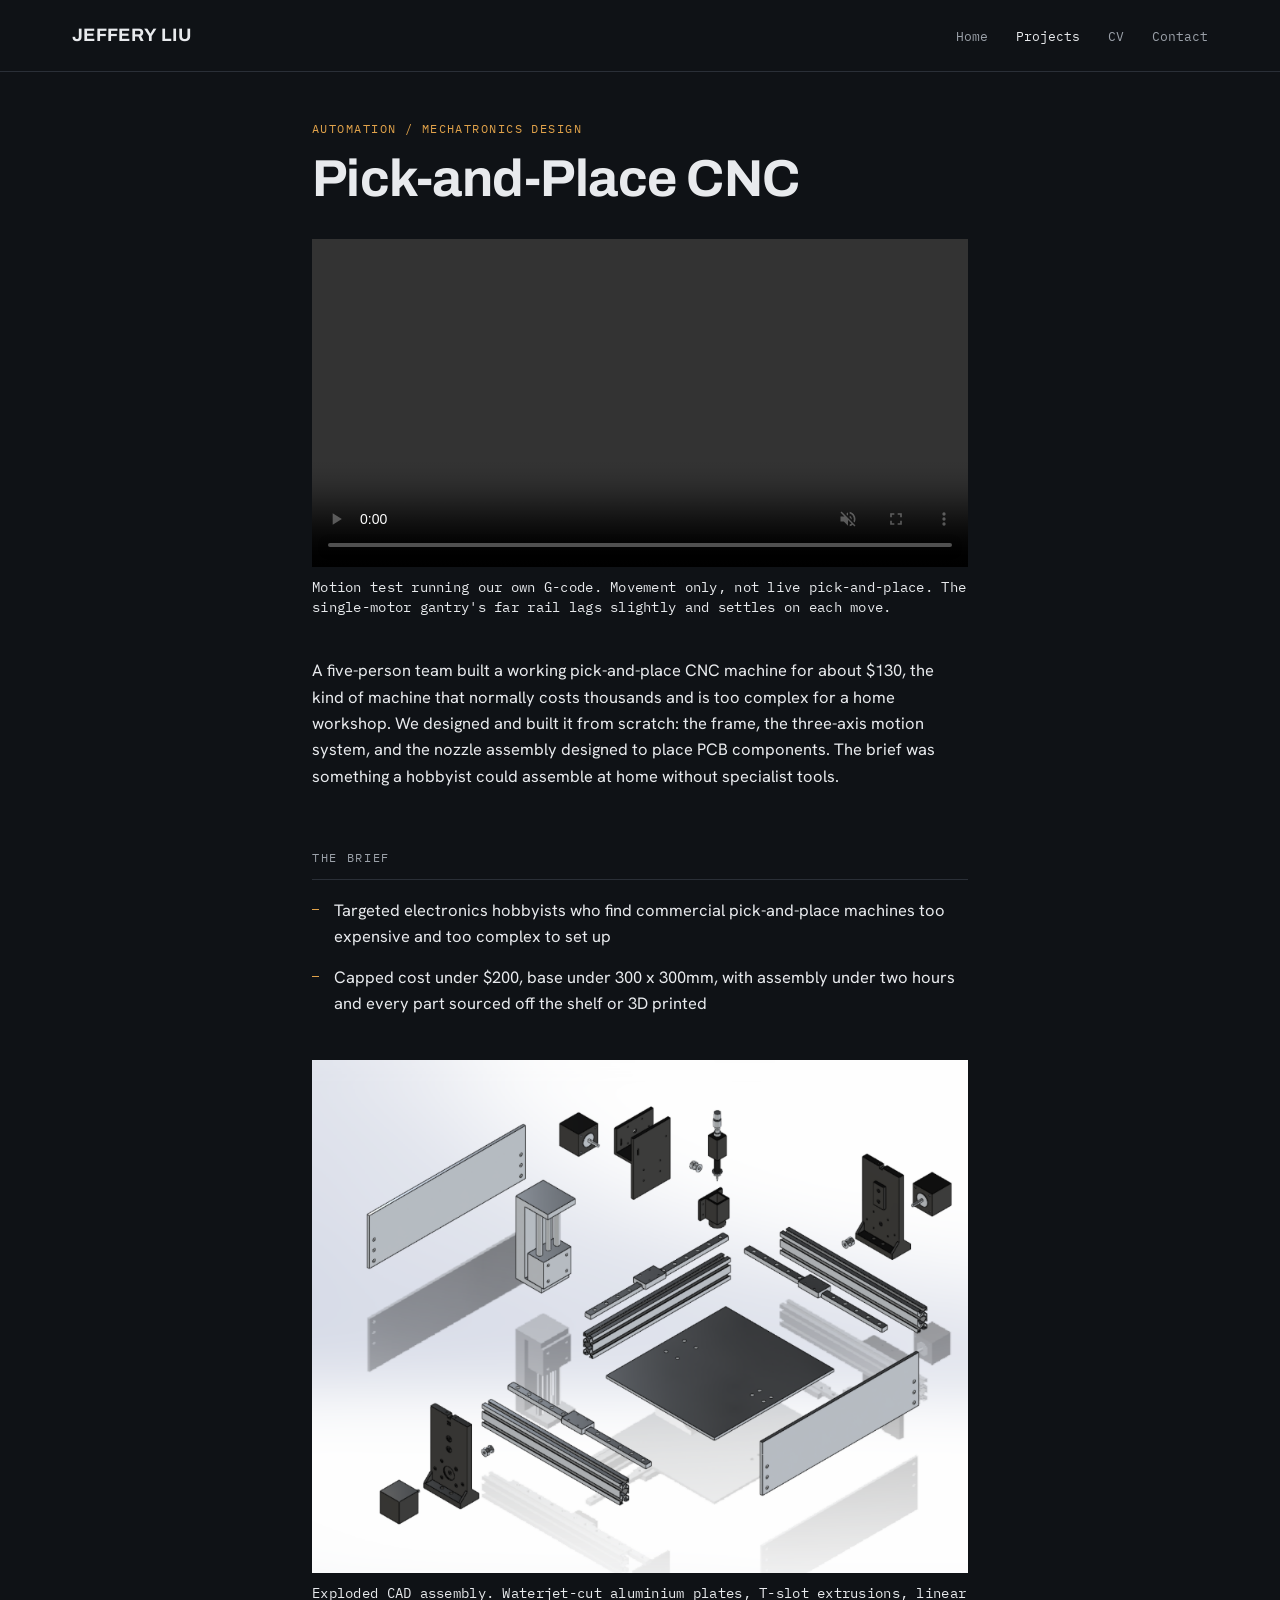
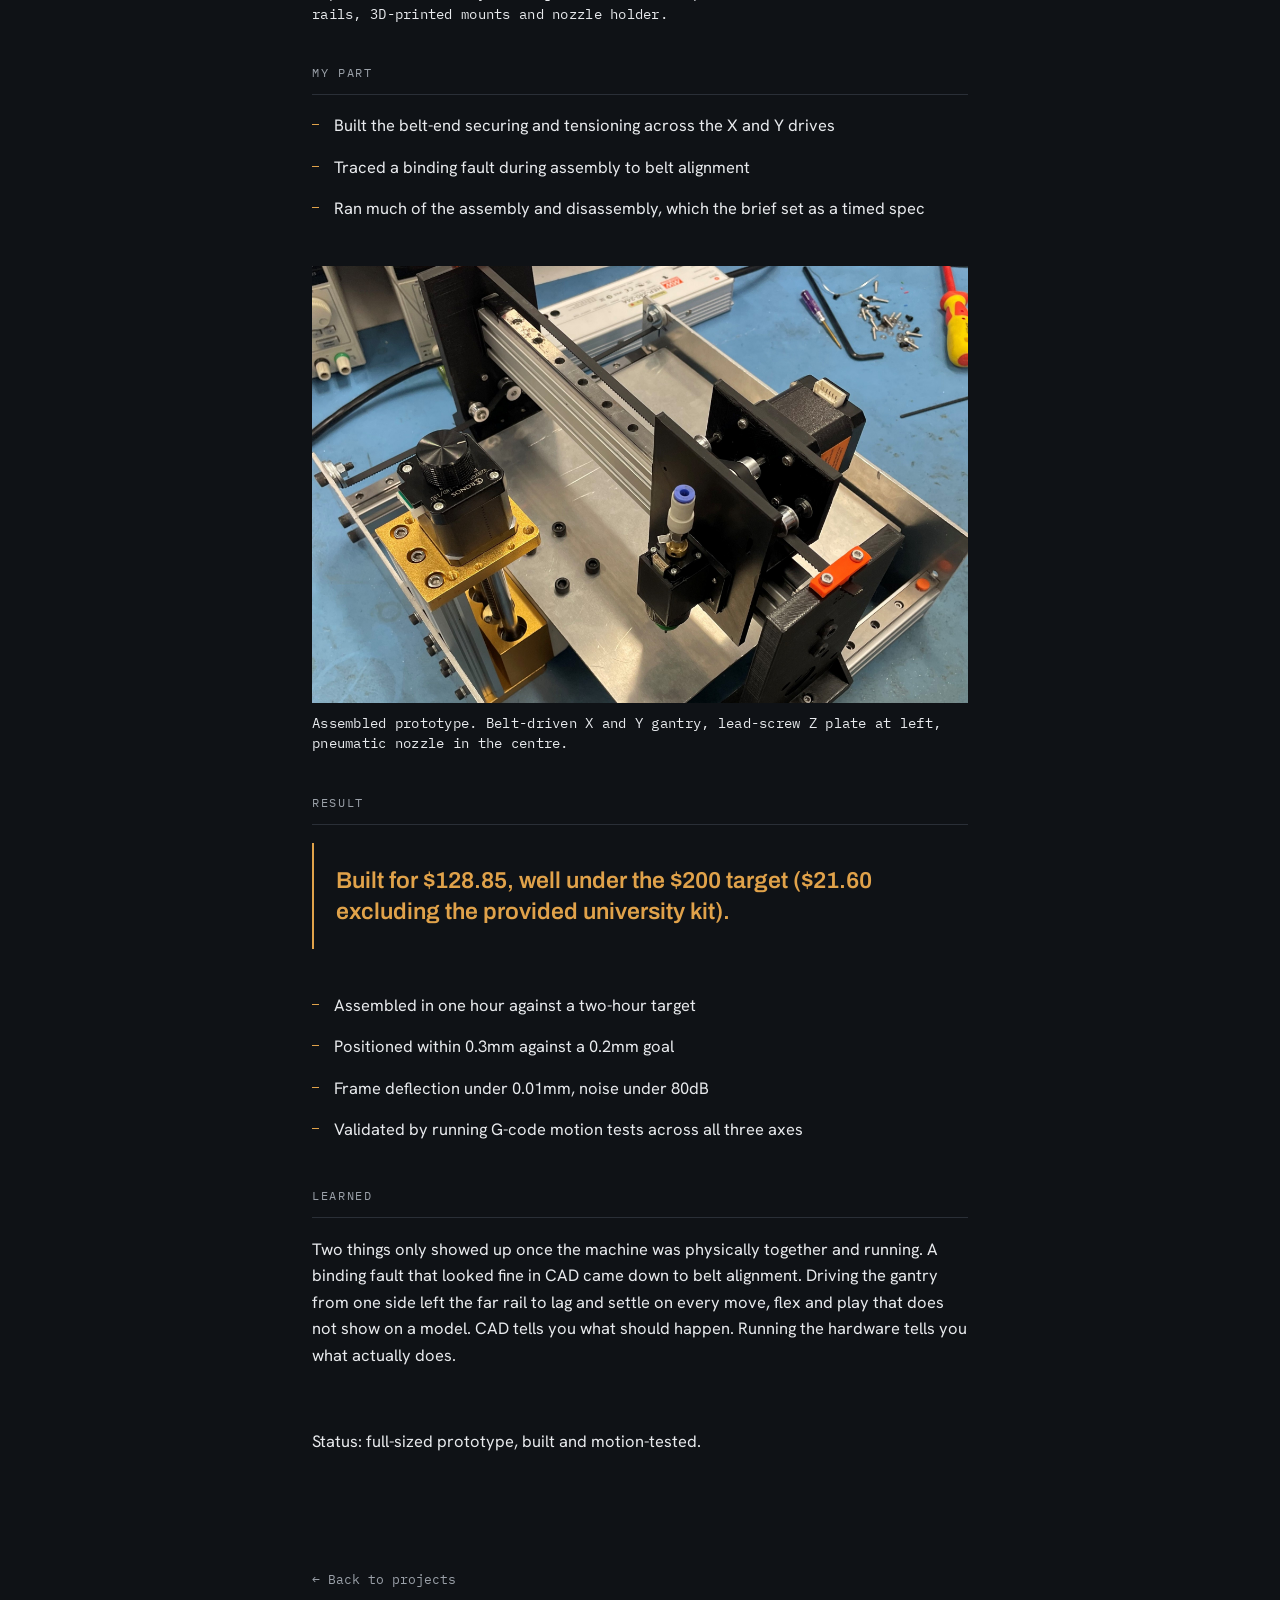
==== cnc.html @ f8f65178 "Initial commit: portfolio site Home, projects grid, five project detail pages, CV and contact. Share" ====
<!DOCTYPE html>
<html lang="en-NZ">
<head>
  <meta charset="UTF-8">
  <meta name="viewport" content="width=device-width, initial-scale=1.0">
  <!-- NOINDEX: keeps the site out of search engines. Delete the next line when ready to be indexed. -->
  <meta name="robots" content="noindex">
  <title>Jeffery Liu | Pick-and-Place CNC</title>

  <link rel="preconnect" href="https://fonts.googleapis.com">
  <link rel="preconnect" href="https://fonts.gstatic.com" crossorigin>
  <link href="https://fonts.googleapis.com/css2?family=Archivo:wght@500;600;700&family=Hanken+Grotesk:wght@400;500&family=IBM+Plex+Mono:wght@400;500&display=swap" rel="stylesheet">

  <style>
    /* ---------- Colour system (from the design note) ---------- */
    :root {
      --bg:        #0F1216;
      --panel:     #171B21;
      --hairline:  #2A2F37;
      --text:      #E8EAED;
      --muted:     #9BA1A9;
      --navy:      #1F3864;
      --accent:    #E0A24A;
      --maxw: 1200px;
    }
    * { box-sizing: border-box; }
    html, body { margin: 0; padding: 0; }
    body {
      background: var(--bg);
      color: var(--text);
      font-family: "Hanken Grotesk", sans-serif;
      font-weight: 400;
      line-height: 1.5;
      -webkit-font-smoothing: antialiased;
    }
    a { color: inherit; text-decoration: none; }

    /* ---------- Top bar (shared on every page) ---------- */
    .topbar { border-bottom: 1px solid var(--hairline); }
    .topbar-inner {
      max-width: var(--maxw);
      margin: 0 auto;
      padding: 22px 32px;
      display: flex;
      align-items: baseline;
      justify-content: space-between;
      gap: 24px;
    }
    .wordmark {
      font-family: "Archivo", sans-serif;
      font-weight: 700;
      font-size: 18px;
      letter-spacing: 0.02em;
    }
    .nav {
      display: flex;
      gap: 28px;
      font-family: "IBM Plex Mono", monospace;
      font-size: 13px;
      color: var(--muted);
    }
    .nav a:hover { color: var(--text); }
    .nav a.active { color: var(--text); }

    /* ---------- Detail page ---------- */
    .detail {
      max-width: 720px;
      margin: 0 auto;
      padding: 48px 32px 90px;
    }

    .detail-category {
      font-family: "IBM Plex Mono", monospace;
      font-size: 12px;
      letter-spacing: 0.12em;
      text-transform: uppercase;
      color: var(--accent);
      margin: 0 0 14px;
    }
    .detail-title {
      font-family: "Archivo", sans-serif;
      font-weight: 700;
      font-size: clamp(32px, 5vw, 52px);
      line-height: 1.05;
      letter-spacing: -0.01em;
      margin: 0 0 32px;
    }

    /* detail-page media: fill the column, whole image shown, capped at ~80vh,
       left-aligned to the column edge. No full-bleed, no box. */
    figure { margin: 0 0 40px; }
    .lead-figure { margin: 0 0 40px; }
    .lead-img,
    .seq-img {
      display: block;
      width: 100%;
      height: auto;
      max-height: 80vh;
      object-fit: contain;
      margin: 0;
      background: none;
      border: 0;
    }
    /* lead video, same sizing rules as the images */
    .lead-video {
      display: block;
      width: 100%;
      height: auto;
      max-height: 80vh;
      margin: 0;
    }
    /* lead video: full column width, natural height, no crop */
    .contain-video {
      display: block;
      width: 100%;
      height: auto;
      margin: 0;
    }
    /* cropped landscape box for portrait source media */
    .cropped-box {
      position: relative;
      width: 100%;
      aspect-ratio: 3 / 2;
      overflow: hidden;
    }
    .cropped-box video,
    .cropped-box img {
      position: absolute;
      inset: 0;
      width: 100%;
      height: 100%;
      object-fit: cover;
      object-position: center 40%;
      display: block;
      margin: 0;
      border: 0;
    }
    figcaption {
      font-family: "IBM Plex Mono", monospace;
      font-size: 14px;
      letter-spacing: 0.02em;
      line-height: 1.45;
      color: var(--text);
      max-width: 100%;
      margin: 10px 0 0;
    }

    /* standfirst */
    .standfirst {
      font-size: clamp(18px, 2vw, 21px);
      line-height: 1.55;
      color: var(--text);
      max-width: 100%;
      margin: 0 0 44px;
    }

    /* section label, mono */
    .section-label {
      font-family: "IBM Plex Mono", monospace;
      font-size: 12px;
      letter-spacing: 0.14em;
      text-transform: uppercase;
      color: var(--muted);
      margin: 0 0 18px;
      padding-bottom: 12px;
      border-bottom: 1px solid var(--hairline);
      max-width: 100%;
    }

    /* section list */
    .did-list {
      list-style: none;
      padding: 0;
      margin: 0 0 44px;
      max-width: 100%;
    }
    .did-list li {
      position: relative;
      padding-left: 22px;
      margin-bottom: 16px;
      font-size: 16.5px;
      line-height: 1.55;
      color: var(--text);
    }
    .did-list li::before {
      content: "";
      position: absolute;
      left: 0;
      top: 11px;
      width: 7px;
      height: 1px;
      background: var(--accent);
    }

    /* bold result line, skim anchor */
    .result-line {
      font-family: "Archivo", sans-serif;
      font-weight: 600;
      font-size: clamp(19px, 2.2vw, 23px);
      line-height: 1.35;
      color: var(--accent);
      max-width: 100%;
      margin: 0 0 44px;
      padding: 22px 0 22px 22px;
      border-left: 2px solid var(--accent);
    }

    /* learned paragraph */
    .learned {
      font-size: 16.5px;
      line-height: 1.6;
      color: var(--text);
      max-width: 100%;
      margin: 0 0 60px;
    }

    .back-link {
      display: inline-block;
      margin-top: 56px;
      font-family: "IBM Plex Mono", monospace;
      font-size: 13px;
      color: var(--muted);
    }
    .back-link:hover { color: var(--accent); }
  </style>

  <link rel="stylesheet" href="motion.css">
  <script src="motion.js" defer></script>
</head>
<body>

  <header class="topbar">
    <div class="topbar-inner">
      <a class="wordmark" href="index.html">JEFFERY LIU</a>
      <nav class="nav">
        <a href="index.html">Home</a>
        <a href="projects.html" class="active">Projects</a>
        <a href="cv.html">CV</a>
        <a href="contact.html">Contact</a>
      </nav>
    </div>
  </header>

  <main class="detail">

    <p class="detail-category">Automation / Mechatronics Design</p>
    <h1 class="detail-title">Pick-and-Place CNC</h1>

    <!-- Lead video: motion test -->
    <figure class="lead-figure">
      <video class="contain-video" autoplay muted loop playsinline controls preload="metadata">
        <source src="images/cnc-motion.mp4" type="video/mp4">
        Your browser does not support the video tag.
      </video>
      <figcaption>Motion test running our own G-code. Movement only, not live pick-and-place. The single-motor gantry's far rail lags slightly and settles on each move.</figcaption>
    </figure>

    <!-- Intro paragraph -->
    <p class="learned">A five-person team built a working pick-and-place CNC machine for about $130, the kind of machine that normally costs thousands and is too complex for a home workshop. We designed and built it from scratch: the frame, the three-axis motion system, and the nozzle assembly designed to place PCB components. The brief was something a hobbyist could assemble at home without specialist tools.</p>

    <!-- Section: The brief -->
    <p class="section-label">The brief</p>
    <ul class="did-list">
      <li>Targeted electronics hobbyists who find commercial pick-and-place machines too expensive and too complex to set up</li>
      <li>Capped cost under $200, base under 300 x 300mm, with assembly under two hours and every part sourced off the shelf or 3D printed</li>
    </ul>

    <!-- Image: exploded CAD -->
    <figure>
      <img class="seq-img" src="images/cnc2.png" alt="Exploded CAD assembly of the pick-and-place CNC machine">
      <figcaption>Exploded CAD assembly. Waterjet-cut aluminium plates, T-slot extrusions, linear rails, 3D-printed mounts and nozzle holder.</figcaption>
    </figure>

    <!-- Section: My part -->
    <p class="section-label">My part</p>
    <ul class="did-list">
      <li>Built the belt-end securing and tensioning across the X and Y drives</li>
      <li>Traced a binding fault during assembly to belt alignment</li>
      <li>Ran much of the assembly and disassembly, which the brief set as a timed spec</li>
    </ul>

    <!-- Image: assembled prototype -->
    <figure>
      <div class="cropped-box">
        <img src="images/cnc1.jpg" alt="Assembled pick-and-place CNC prototype on a workbench">
      </div>
      <figcaption>Assembled prototype. Belt-driven X and Y gantry, lead-screw Z plate at left, pneumatic nozzle in the centre.</figcaption>
    </figure>

    <!-- Section: Result -->
    <p class="section-label">Result</p>
    <p class="result-line">Built for $128.85, well under the $200 target ($21.60 excluding the provided university kit).</p>
    <ul class="did-list">
      <li>Assembled in one hour against a two-hour target</li>
      <li>Positioned within 0.3mm against a 0.2mm goal</li>
      <li>Frame deflection under 0.01mm, noise under 80dB</li>
      <li>Validated by running G-code motion tests across all three axes</li>
    </ul>

    <!-- Section: Learned -->
    <p class="section-label">Learned</p>
    <p class="learned">Two things only showed up once the machine was physically together and running. A binding fault that looked fine in CAD came down to belt alignment. Driving the gantry from one side left the far rail to lag and settle on every move, flex and play that does not show on a model. CAD tells you what should happen. Running the hardware tells you what actually does.</p>

    <!-- Status line -->
    <p class="learned">Status: full-sized prototype, built and motion-tested.</p>

    <a class="back-link" href="projects.html">&larr; Back to projects</a>

  </main>

</body>
</html>
---- motion.css ----
/* ---------- Site-wide motion (shared) ----------
   Limits: nothing over 250ms, ease-out only, no bounce/glow/ripple/parallax.
   Scroll-reveal classes are added by motion.js; with JS off nothing is hidden.
   All motion is wrapped in prefers-reduced-motion: no-preference. */

/* 1. Page cross-fade: fade in on load, fade out before following an internal link
      (the .page-exit class is set by motion.js) */
@media (prefers-reduced-motion: no-preference) {
  body {
    animation: page-fade-in 200ms ease-out;
  }
  body.page-exit {
    opacity: 0;
    transition: opacity 150ms ease-out;
  }
}
@keyframes page-fade-in {
  from { opacity: 0; }
  to   { opacity: 1; }
}

/* 2. Scroll reveal: below-the-fold content fades/slides in once as it enters
      the viewport. .reveal = waiting (hidden), .reveal-in = entering. */
@media (prefers-reduced-motion: no-preference) {
  .reveal {
    opacity: 0;
  }
  .reveal-in {
    animation: reveal-in 220ms ease-out backwards;
  }
}
@keyframes reveal-in {
  from { opacity: 0; transform: translateY(12px); }
  to   { opacity: 1; transform: none; }
}

/* 3. Press feedback: small scale-down on buttons, cards and nav links.
      .btn re-declares its full transition list so the existing hover
      colour transitions keep working alongside the transform. */
@media (prefers-reduced-motion: no-preference) {
  .nav a,
  .wordmark,
  .text-link,
  .back-link,
  .card,
  .contact-value a {
    transition: transform 100ms ease-out;
  }
  .contact-value a {
    display: inline-block; /* transforms do not apply to inline elements */
  }
  .btn {
    transition: border-color 0.15s ease, color 0.15s ease,
                background-color 0.15s ease, transform 100ms ease-out;
  }
  .nav a:active,
  .wordmark:active,
  .text-link:active,
  .back-link:active,
  .btn:active,
  .contact-value a:active {
    transform: scale(0.97);
  }
  .card:active {
    transform: scale(0.99);
  }
}
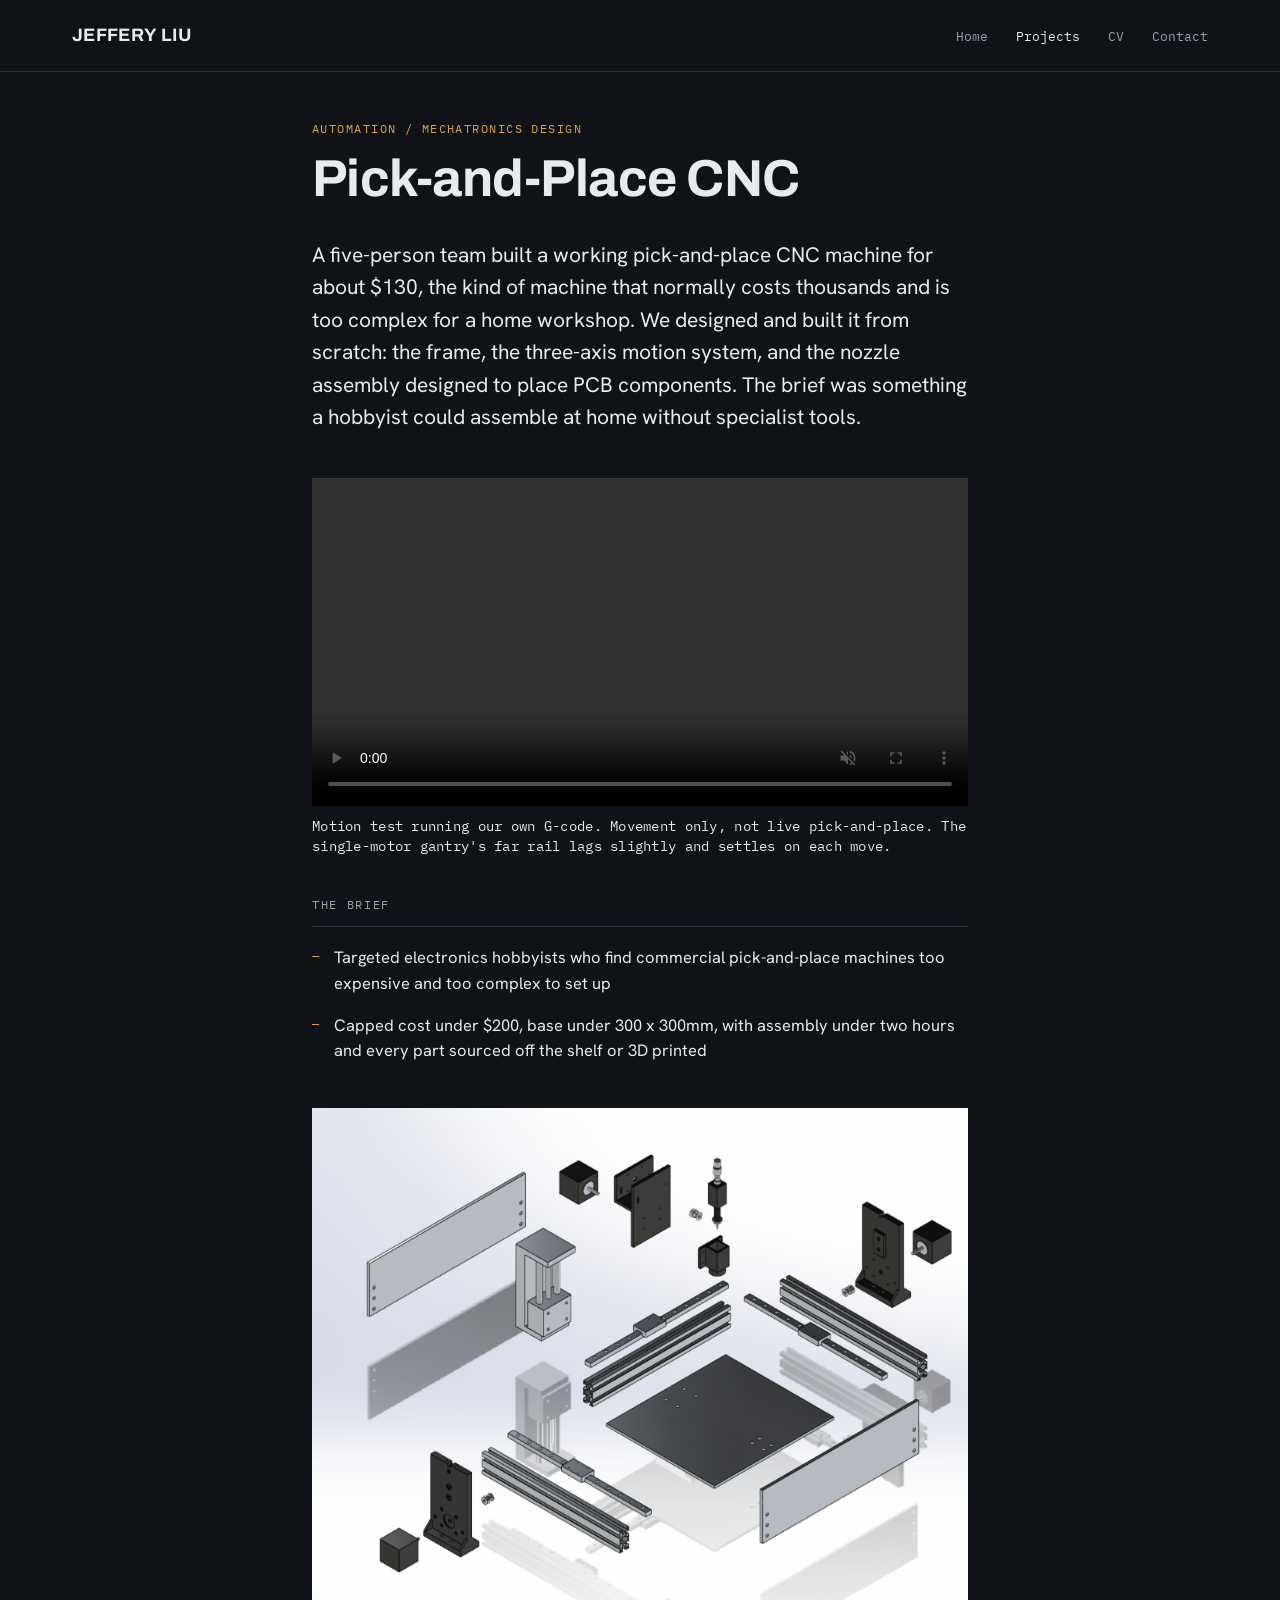
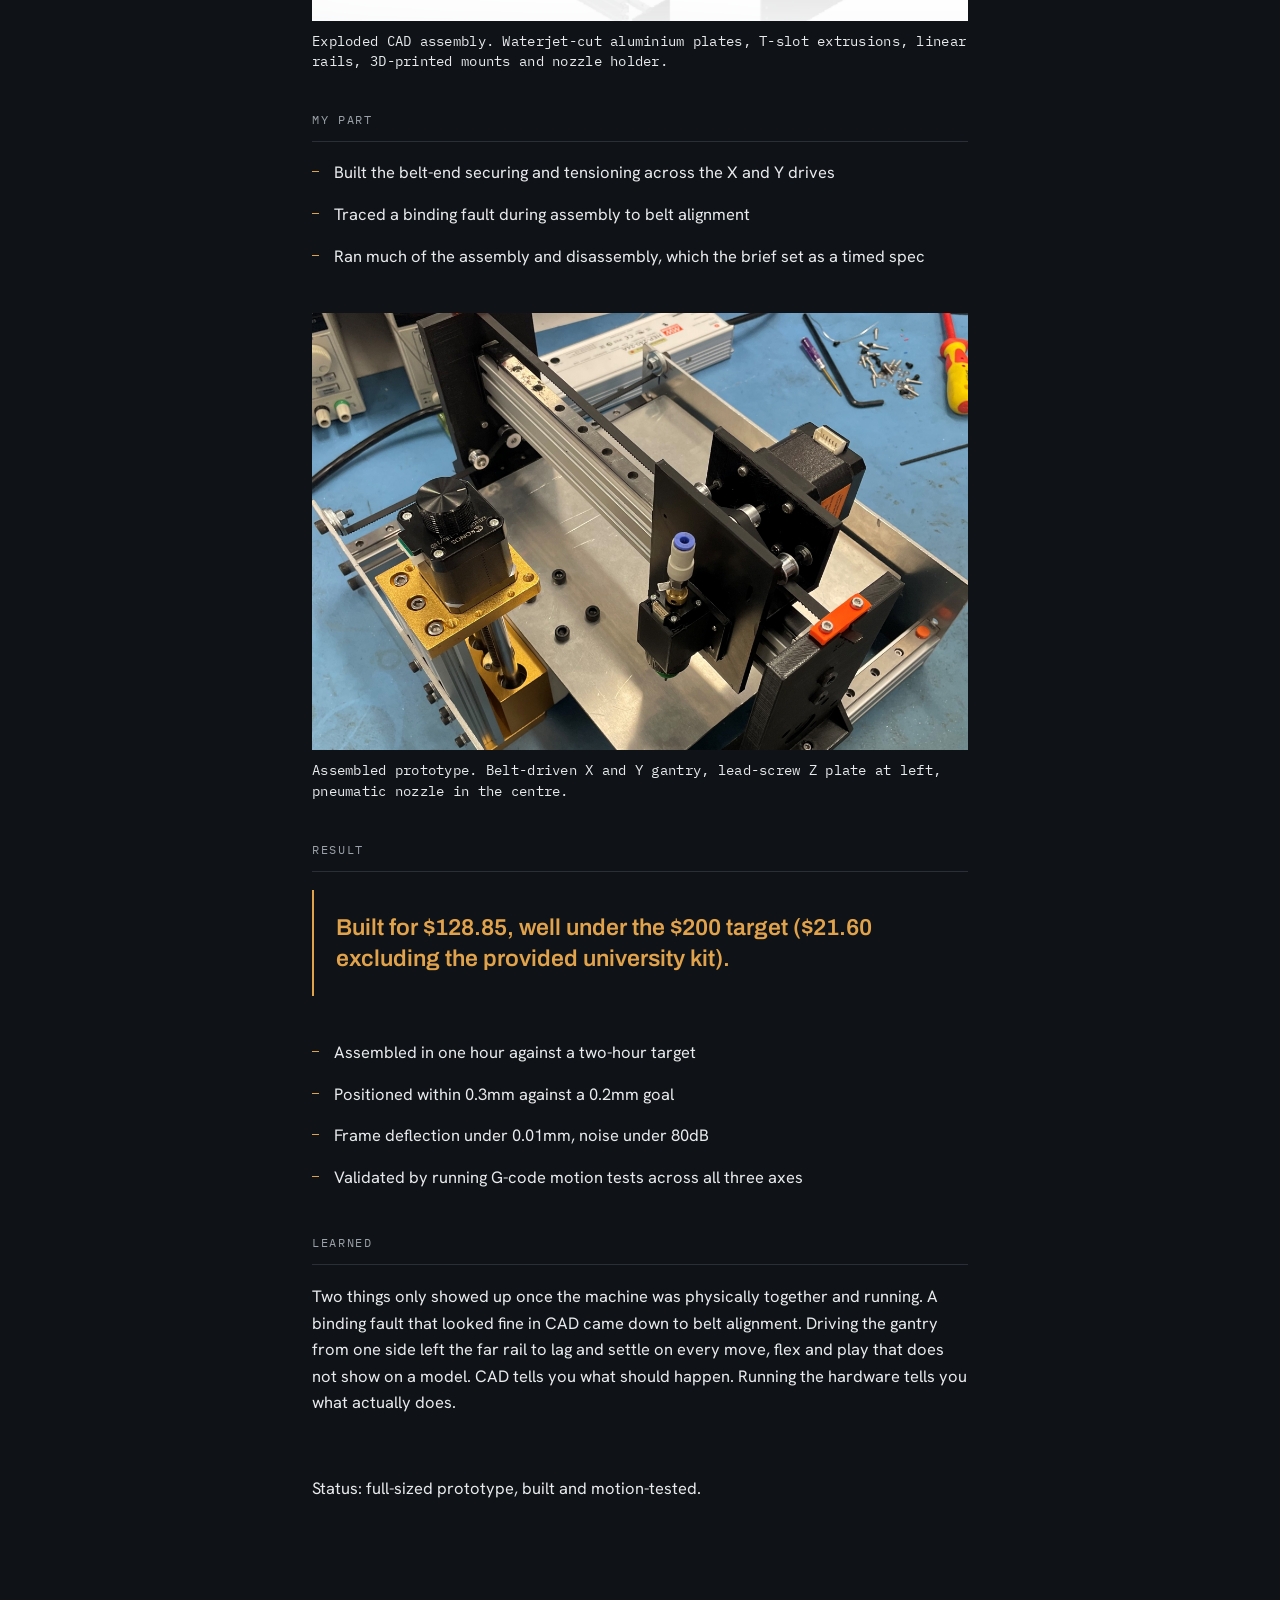
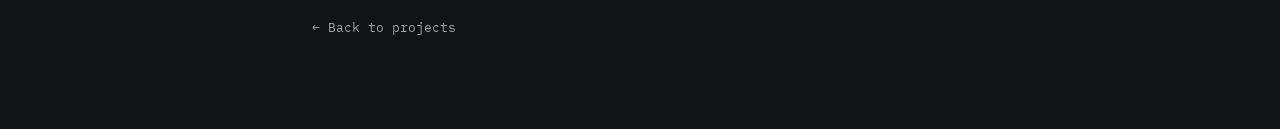
==== commit 310ed012: "Make project page openings consistent: standfirst before hero media on all pages, align category tag" ====
--- a/cnc.html
+++ b/cnc.html
@@ -246,6 +246,9 @@
     <p class="detail-category">Automation / Mechatronics Design</p>
     <h1 class="detail-title">Pick-and-Place CNC</h1>
 
+    <!-- Intro paragraph -->
+    <p class="standfirst">A five-person team built a working pick-and-place CNC machine for about $130, the kind of machine that normally costs thousands and is too complex for a home workshop. We designed and built it from scratch: the frame, the three-axis motion system, and the nozzle assembly designed to place PCB components. The brief was something a hobbyist could assemble at home without specialist tools.</p>
+
     <!-- Lead video: motion test -->
     <figure class="lead-figure">
       <video class="contain-video" autoplay muted loop playsinline controls preload="metadata">
@@ -254,9 +257,6 @@
       </video>
       <figcaption>Motion test running our own G-code. Movement only, not live pick-and-place. The single-motor gantry's far rail lags slightly and settles on each move.</figcaption>
     </figure>
-
-    <!-- Intro paragraph -->
-    <p class="learned">A five-person team built a working pick-and-place CNC machine for about $130, the kind of machine that normally costs thousands and is too complex for a home workshop. We designed and built it from scratch: the frame, the three-axis motion system, and the nozzle assembly designed to place PCB components. The brief was something a hobbyist could assemble at home without specialist tools.</p>
 
     <!-- Section: The brief -->
     <p class="section-label">The brief</p>
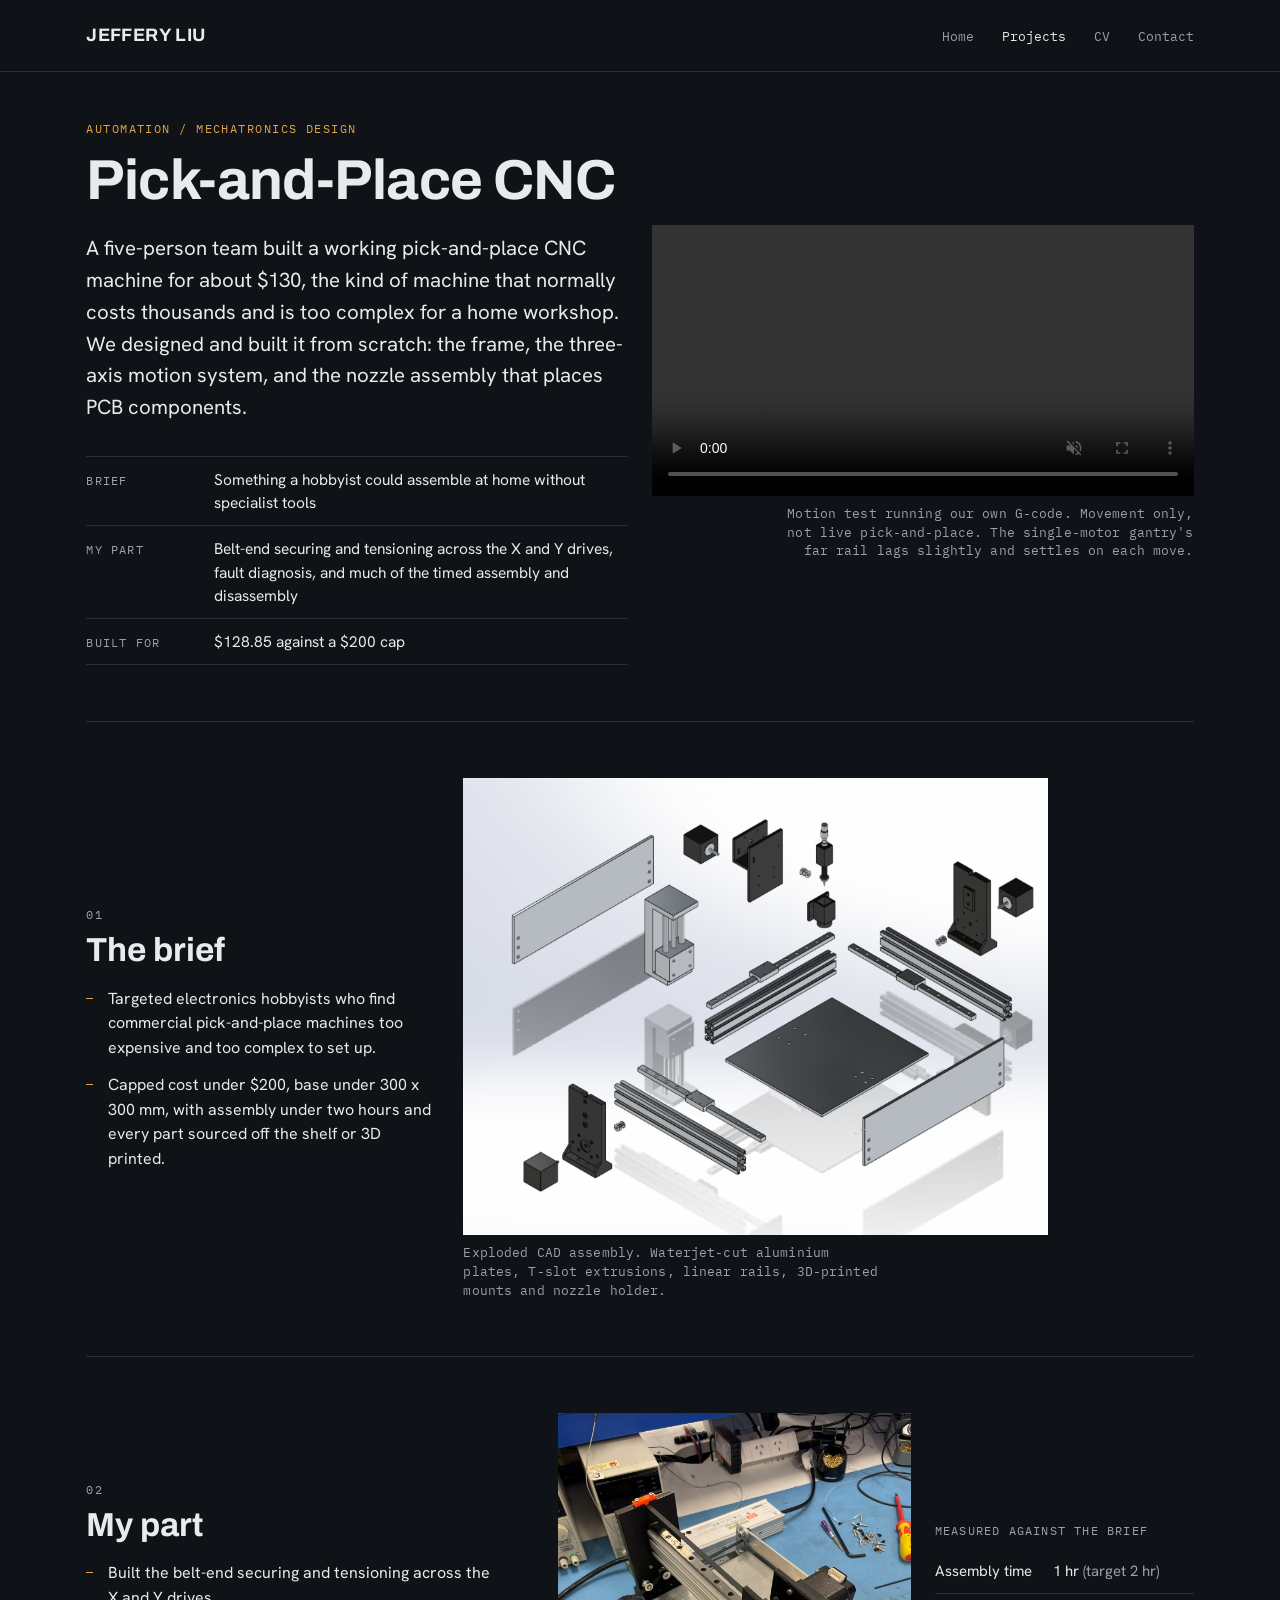
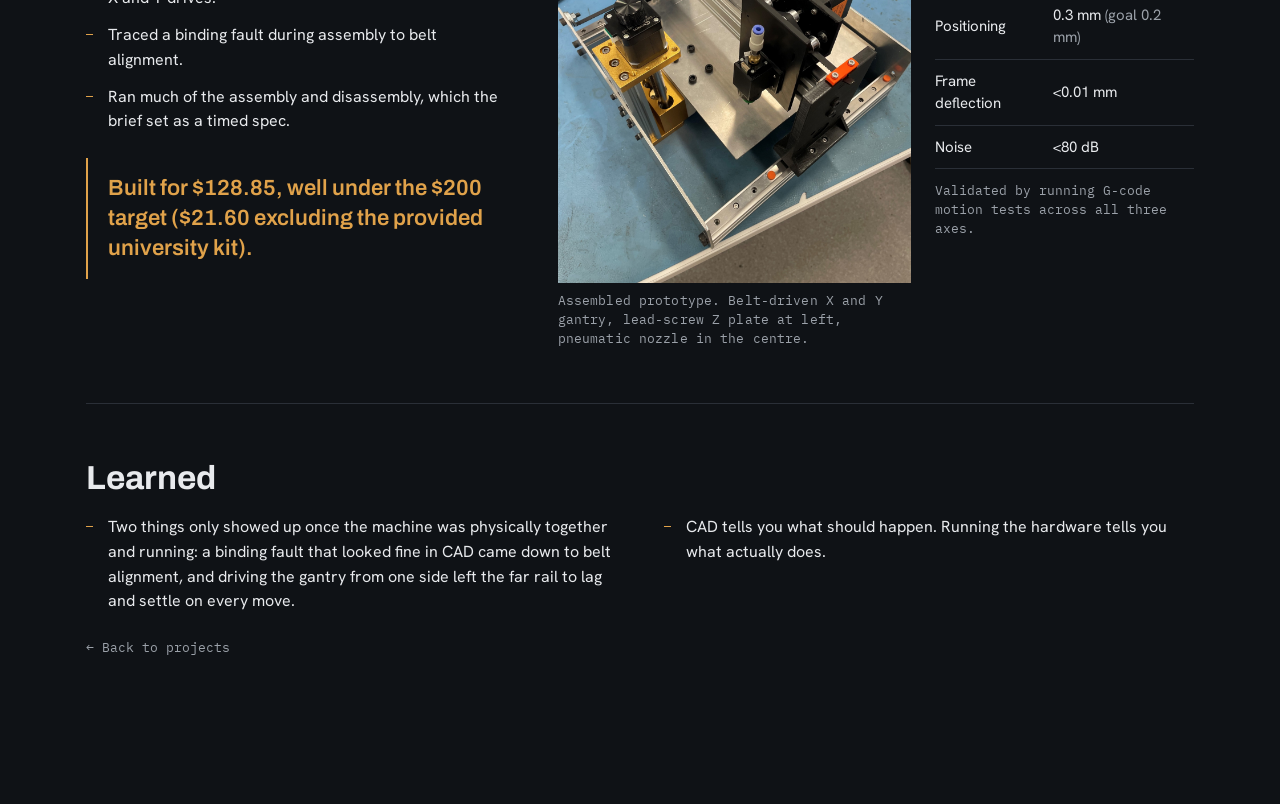
==== commit a1b7ee8d: "Rebuild the six project pages on the board layout Wide 12-column boards with images set beside short" ====
--- a/cnc.html
+++ b/cnc.html
@@ -11,221 +11,10 @@
   <link rel="preconnect" href="https://fonts.gstatic.com" crossorigin>
   <link href="https://fonts.googleapis.com/css2?family=Archivo:wght@500;600;700&family=Hanken+Grotesk:wght@400;500&family=IBM+Plex+Mono:wght@400;500&display=swap" rel="stylesheet">
 
-  <style>
-    /* ---------- Colour system (from the design note) ---------- */
-    :root {
-      --bg:        #0F1216;
-      --panel:     #171B21;
-      --hairline:  #2A2F37;
-      --text:      #E8EAED;
-      --muted:     #9BA1A9;
-      --navy:      #1F3864;
-      --accent:    #E0A24A;
-      --maxw: 1200px;
-    }
-    * { box-sizing: border-box; }
-    html, body { margin: 0; padding: 0; }
-    body {
-      background: var(--bg);
-      color: var(--text);
-      font-family: "Hanken Grotesk", sans-serif;
-      font-weight: 400;
-      line-height: 1.5;
-      -webkit-font-smoothing: antialiased;
-    }
-    a { color: inherit; text-decoration: none; }
-
-    /* ---------- Top bar (shared on every page) ---------- */
-    .topbar { border-bottom: 1px solid var(--hairline); }
-    .topbar-inner {
-      max-width: var(--maxw);
-      margin: 0 auto;
-      padding: 22px 32px;
-      display: flex;
-      align-items: baseline;
-      justify-content: space-between;
-      gap: 24px;
-    }
-    .wordmark {
-      font-family: "Archivo", sans-serif;
-      font-weight: 700;
-      font-size: 18px;
-      letter-spacing: 0.02em;
-    }
-    .nav {
-      display: flex;
-      gap: 28px;
-      font-family: "IBM Plex Mono", monospace;
-      font-size: 13px;
-      color: var(--muted);
-    }
-    .nav a:hover { color: var(--text); }
-    .nav a.active { color: var(--text); }
-
-    /* ---------- Detail page ---------- */
-    .detail {
-      max-width: 720px;
-      margin: 0 auto;
-      padding: 48px 32px 90px;
-    }
-
-    .detail-category {
-      font-family: "IBM Plex Mono", monospace;
-      font-size: 12px;
-      letter-spacing: 0.12em;
-      text-transform: uppercase;
-      color: var(--accent);
-      margin: 0 0 14px;
-    }
-    .detail-title {
-      font-family: "Archivo", sans-serif;
-      font-weight: 700;
-      font-size: clamp(32px, 5vw, 52px);
-      line-height: 1.05;
-      letter-spacing: -0.01em;
-      margin: 0 0 32px;
-    }
-
-    /* detail-page media: fill the column, whole image shown, capped at ~80vh,
-       left-aligned to the column edge. No full-bleed, no box. */
-    figure { margin: 0 0 40px; }
-    .lead-figure { margin: 0 0 40px; }
-    .lead-img,
-    .seq-img {
-      display: block;
-      width: 100%;
-      height: auto;
-      max-height: 80vh;
-      object-fit: contain;
-      margin: 0;
-      background: none;
-      border: 0;
-    }
-    /* lead video, same sizing rules as the images */
-    .lead-video {
-      display: block;
-      width: 100%;
-      height: auto;
-      max-height: 80vh;
-      margin: 0;
-    }
-    /* lead video: full column width, natural height, no crop */
-    .contain-video {
-      display: block;
-      width: 100%;
-      height: auto;
-      margin: 0;
-    }
-    /* cropped landscape box for portrait source media */
-    .cropped-box {
-      position: relative;
-      width: 100%;
-      aspect-ratio: 3 / 2;
-      overflow: hidden;
-    }
-    .cropped-box video,
-    .cropped-box img {
-      position: absolute;
-      inset: 0;
-      width: 100%;
-      height: 100%;
-      object-fit: cover;
-      object-position: center 40%;
-      display: block;
-      margin: 0;
-      border: 0;
-    }
-    figcaption {
-      font-family: "IBM Plex Mono", monospace;
-      font-size: 14px;
-      letter-spacing: 0.02em;
-      line-height: 1.45;
-      color: var(--text);
-      max-width: 100%;
-      margin: 10px 0 0;
-    }
-
-    /* standfirst */
-    .standfirst {
-      font-size: clamp(18px, 2vw, 21px);
-      line-height: 1.55;
-      color: var(--text);
-      max-width: 100%;
-      margin: 0 0 44px;
-    }
-
-    /* section label, mono */
-    .section-label {
-      font-family: "IBM Plex Mono", monospace;
-      font-size: 12px;
-      letter-spacing: 0.14em;
-      text-transform: uppercase;
-      color: var(--muted);
-      margin: 0 0 18px;
-      padding-bottom: 12px;
-      border-bottom: 1px solid var(--hairline);
-      max-width: 100%;
-    }
-
-    /* section list */
-    .did-list {
-      list-style: none;
-      padding: 0;
-      margin: 0 0 44px;
-      max-width: 100%;
-    }
-    .did-list li {
-      position: relative;
-      padding-left: 22px;
-      margin-bottom: 16px;
-      font-size: 16.5px;
-      line-height: 1.55;
-      color: var(--text);
-    }
-    .did-list li::before {
-      content: "";
-      position: absolute;
-      left: 0;
-      top: 11px;
-      width: 7px;
-      height: 1px;
-      background: var(--accent);
-    }
-
-    /* bold result line, skim anchor */
-    .result-line {
-      font-family: "Archivo", sans-serif;
-      font-weight: 600;
-      font-size: clamp(19px, 2.2vw, 23px);
-      line-height: 1.35;
-      color: var(--accent);
-      max-width: 100%;
-      margin: 0 0 44px;
-      padding: 22px 0 22px 22px;
-      border-left: 2px solid var(--accent);
-    }
-
-    /* learned paragraph */
-    .learned {
-      font-size: 16.5px;
-      line-height: 1.6;
-      color: var(--text);
-      max-width: 100%;
-      margin: 0 0 60px;
-    }
-
-    .back-link {
-      display: inline-block;
-      margin-top: 56px;
-      font-family: "IBM Plex Mono", monospace;
-      font-size: 13px;
-      color: var(--muted);
-    }
-    .back-link:hover { color: var(--accent); }
-  </style>
-
+  <link rel="stylesheet" href="boards.css">
   <link rel="stylesheet" href="motion.css">
   <script src="motion.js" defer></script>
+  <script src="boards.js" defer></script>
 </head>
 <body>
 
@@ -241,70 +30,85 @@
     </div>
   </header>
 
-  <main class="detail">
+  <main class="page">
 
-    <p class="detail-category">Automation / Mechatronics Design</p>
-    <h1 class="detail-title">Pick-and-Place CNC</h1>
+    <!-- ===== Hero ===== -->
+    <section class="board hero">
+      <div class="c1-6">
+        <p class="detail-category">Automation / Mechatronics Design</p>
+        <h1 class="detail-title">Pick-and-Place CNC</h1>
+        <p class="standfirst">A five-person team built a working pick-and-place CNC machine for about $130, the kind of machine that normally costs thousands and is too complex for a home workshop. We designed and built it from scratch: the frame, the three-axis motion system, and the nozzle assembly that places PCB components.</p>
+        <dl class="facts">
+          <div><dt>Brief</dt><dd>Something a hobbyist could assemble at home without specialist tools</dd></div>
+          <div><dt>My part</dt><dd>Belt-end securing and tensioning across the X and Y drives, fault diagnosis, and much of the timed assembly and disassembly</dd></div>
+          <div><dt>Built for</dt><dd>$128.85 against a $200 cap</dd></div>
+        </dl>
+      </div>
+      <figure class="c7-12 hero-media">
+        <video class="clip" width="1080" height="1210" autoplay muted loop playsinline controls preload="metadata" aria-label="Motion test of the pick-and-place CNC running G-code">
+          <source src="images/cnc-motion.mp4" type="video/mp4">
+        </video>
+        <figcaption>Motion test running our own G-code. Movement only, not live pick-and-place. The single-motor gantry's far rail lags slightly and settles on each move.</figcaption>
+      </figure>
+    </section>
 
-    <!-- Intro paragraph -->
-    <p class="standfirst">A five-person team built a working pick-and-place CNC machine for about $130, the kind of machine that normally costs thousands and is too complex for a home workshop. We designed and built it from scratch: the frame, the three-axis motion system, and the nozzle assembly designed to place PCB components. The brief was something a hobbyist could assemble at home without specialist tools.</p>
+    <!-- ===== 01 The brief ===== -->
+    <section class="board">
+      <div class="c1-4 mid">
+        <p class="board-num">01</p>
+        <h2 class="board-title">The brief</h2>
+        <ul class="did-list">
+          <li>Targeted electronics hobbyists who find commercial pick-and-place machines too expensive and too complex to set up.</li>
+          <li>Capped cost under $200, base under 300 x 300 mm, with assembly under two hours and every part sourced off the shelf or 3D printed.</li>
+        </ul>
+      </div>
+      <figure class="c5-12" style="width: 80%">
+        <img class="shot" style="--ar: 1.279" src="images/cnc2.png" width="840" height="657" loading="lazy" decoding="async" alt="Exploded CAD assembly of the pick-and-place CNC machine">
+        <figcaption>Exploded CAD assembly. Waterjet-cut aluminium plates, T-slot extrusions, linear rails, 3D-printed mounts and nozzle holder.</figcaption>
+      </figure>
+    </section>
 
-    <!-- Lead video: motion test -->
-    <figure class="lead-figure">
-      <video class="contain-video" autoplay muted loop playsinline controls preload="metadata">
-        <source src="images/cnc-motion.mp4" type="video/mp4">
-        Your browser does not support the video tag.
-      </video>
-      <figcaption>Motion test running our own G-code. Movement only, not live pick-and-place. The single-motor gantry's far rail lags slightly and settles on each move.</figcaption>
-    </figure>
+    <!-- ===== 02 My part, and the result ===== -->
+    <section class="board">
+      <div class="c1-5 mid">
+        <p class="board-num">02</p>
+        <h2 class="board-title">My part</h2>
+        <ul class="did-list">
+          <li>Built the belt-end securing and tensioning across the X and Y drives.</li>
+          <li>Traced a binding fault during assembly to belt alignment.</li>
+          <li>Ran much of the assembly and disassembly, which the brief set as a timed spec.</li>
+        </ul>
+        <p class="result-line">Built for $128.85, well under the $200 target ($21.60 excluding the provided university kit).</p>
+      </div>
+      <figure class="c6-9">
+        <img class="shot" style="--ar: 0.75" src="images/cnc1.jpg" width="2476" height="3301" loading="lazy" decoding="async" alt="Assembled pick-and-place CNC prototype on a workbench">
+        <figcaption>Assembled prototype. Belt-driven X and Y gantry, lead-screw Z plate at left, pneumatic nozzle in the centre.</figcaption>
+      </figure>
+      <div class="c10-12 mid">
+        <table class="spec">
+          <caption>Measured against the brief</caption>
+          <tbody>
+            <tr><td>Assembly time</td><td>1 hr <span class="spec-goal">(target 2 hr)</span></td></tr>
+            <tr><td>Positioning</td><td>0.3 mm <span class="spec-goal">(goal 0.2 mm)</span></td></tr>
+            <tr><td>Frame deflection</td><td>&lt;0.01 mm</td></tr>
+            <tr><td>Noise</td><td>&lt;80 dB</td></tr>
+          </tbody>
+        </table>
+        <p class="spec-note">Validated by running G-code motion tests across all three axes.</p>
+      </div>
+    </section>
 
-    <!-- Section: The brief -->
-    <p class="section-label">The brief</p>
-    <ul class="did-list">
-      <li>Targeted electronics hobbyists who find commercial pick-and-place machines too expensive and too complex to set up</li>
-      <li>Capped cost under $200, base under 300 x 300mm, with assembly under two hours and every part sourced off the shelf or 3D printed</li>
-    </ul>
-
-    <!-- Image: exploded CAD -->
-    <figure>
-      <img class="seq-img" src="images/cnc2.png" alt="Exploded CAD assembly of the pick-and-place CNC machine">
-      <figcaption>Exploded CAD assembly. Waterjet-cut aluminium plates, T-slot extrusions, linear rails, 3D-printed mounts and nozzle holder.</figcaption>
-    </figure>
-
-    <!-- Section: My part -->
-    <p class="section-label">My part</p>
-    <ul class="did-list">
-      <li>Built the belt-end securing and tensioning across the X and Y drives</li>
-      <li>Traced a binding fault during assembly to belt alignment</li>
-      <li>Ran much of the assembly and disassembly, which the brief set as a timed spec</li>
-    </ul>
-
-    <!-- Image: assembled prototype -->
-    <figure>
-      <div class="cropped-box">
-        <img src="images/cnc1.jpg" alt="Assembled pick-and-place CNC prototype on a workbench">
+    <!-- ===== Learned ===== -->
+    <section class="board closing">
+      <div class="c-full">
+        <h2 class="board-title">Learned</h2>
+        <ul class="did-list two-col">
+          <li>Two things only showed up once the machine was physically together and running: a binding fault that looked fine in CAD came down to belt alignment, and driving the gantry from one side left the far rail to lag and settle on every move.</li>
+          <li>CAD tells you what should happen. Running the hardware tells you what actually does.</li>
+        </ul>
       </div>
-      <figcaption>Assembled prototype. Belt-driven X and Y gantry, lead-screw Z plate at left, pneumatic nozzle in the centre.</figcaption>
-    </figure>
-
-    <!-- Section: Result -->
-    <p class="section-label">Result</p>
-    <p class="result-line">Built for $128.85, well under the $200 target ($21.60 excluding the provided university kit).</p>
-    <ul class="did-list">
-      <li>Assembled in one hour against a two-hour target</li>
-      <li>Positioned within 0.3mm against a 0.2mm goal</li>
-      <li>Frame deflection under 0.01mm, noise under 80dB</li>
-      <li>Validated by running G-code motion tests across all three axes</li>
-    </ul>
-
-    <!-- Section: Learned -->
-    <p class="section-label">Learned</p>
-    <p class="learned">Two things only showed up once the machine was physically together and running. A binding fault that looked fine in CAD came down to belt alignment. Driving the gantry from one side left the far rail to lag and settle on every move, flex and play that does not show on a model. CAD tells you what should happen. Running the hardware tells you what actually does.</p>
-
-    <!-- Status line -->
-    <p class="learned">Status: full-sized prototype, built and motion-tested.</p>
-
-    <a class="back-link" href="projects.html">&larr; Back to projects</a>
+      <a class="back-link c-full" href="projects.html">&larr; Back to projects</a>
+    </section>
 
   </main>
 
--- a/boards.css
+++ b/boards.css
@@ -0,0 +1,435 @@
+/* Shared styles for the board-layout project pages. */
+/* ---------- Colour system (from the design note) ---------- */
+    :root {
+      --bg:        #0F1216;
+      --panel:     #171B21;
+      --hairline:  #2A2F37;
+      --text:      #E8EAED;
+      --muted:     #9BA1A9;
+      --navy:      #1F3864;
+      --accent:    #E0A24A;
+      /* Fluid: fills a wide desktop instead of sitting in a narrow middle band.
+         Line length stays readable because text blocks cap their own width. */
+      --maxw: min(1680px, 94vw);
+      --gutter: 48px;
+      --gap: 16px;
+    }
+    * { box-sizing: border-box; }
+    html, body { margin: 0; padding: 0; }
+    body {
+      background: var(--bg);
+      color: var(--text);
+      font-family: "Hanken Grotesk", sans-serif;
+      font-weight: 400;
+      line-height: 1.5;
+      -webkit-font-smoothing: antialiased;
+    }
+    a { color: inherit; text-decoration: none; }
+
+    /* ---------- Top bar (shared on every page) ---------- */
+    .topbar { border-bottom: 1px solid var(--hairline); }
+    .topbar-inner {
+      max-width: var(--maxw);
+      margin: 0 auto;
+      padding: 22px var(--gutter);
+      display: flex;
+      align-items: baseline;
+      justify-content: space-between;
+      gap: 24px;
+    }
+    .wordmark {
+      font-family: "Archivo", sans-serif;
+      font-weight: 700;
+      font-size: 18px;
+      letter-spacing: 0.02em;
+      white-space: nowrap;
+    }
+    .nav {
+      display: flex;
+      gap: 28px;
+      font-family: "IBM Plex Mono", monospace;
+      font-size: 13px;
+      color: var(--muted);
+    }
+    .nav a:hover { color: var(--text); }
+    .nav a.active { color: var(--text); }
+
+    /* ---------- Board layout ----------
+       Wide 12-column canvas. Each project phase is one board: an anchor
+       image, smaller supporting images around it, and a few words.
+       Photos may be cropped for framing (never cutting into the subject);
+       diagrams, schematics and screenshots are always shown whole.
+       Every image opens full size in the lightbox. */
+    .page {
+      max-width: var(--maxw);
+      margin: 0 auto;
+      padding: 0 var(--gutter) 90px;
+    }
+    .board {
+      display: grid;
+      grid-template-columns: repeat(12, minmax(0, 1fr));
+      column-gap: 24px;
+      row-gap: var(--gap);
+      align-items: start;
+      padding: 56px 0;
+      border-top: 1px solid var(--hairline);
+    }
+    .c1-3   { grid-column: 1 / span 3; }
+    .c1-4   { grid-column: 1 / span 4; }
+    .c1-5   { grid-column: 1 / span 5; }
+    .c6-9   { grid-column: 6 / span 4; }
+    .c10-12 { grid-column: 10 / -1; }
+    .c4-12  { grid-column: 4 / -1; }
+    .c1-6   { grid-column: 1 / span 6; }
+    .c1-7   { grid-column: 1 / span 7; }
+    .c5-12  { grid-column: 5 / -1; }
+    .c7-12  { grid-column: 7 / -1; }
+    .c8-12  { grid-column: 8 / -1; }
+    .c-full { grid-column: 1 / -1; }
+    .stack  { display: flex; flex-direction: column; gap: var(--gap); }
+    .drop   { margin-top: var(--drop, 0); }
+    /* centres a short text column against a much taller image beside it,
+       so the leftover space sits on both sides instead of all underneath */
+    .mid    { align-self: center; }
+
+    /* Justified image row: flex-grow = aspect ratio, so every image in the
+       row lands at the same height with none cropped. Set --w lower than
+       --ar to make one image deliberately smaller (paired with .drop for
+       a subtle offset). */
+    .jrow {
+      display: flex;
+      gap: var(--gap);
+      align-items: flex-start;
+    }
+    .jrow > figure {
+      flex: var(--w, var(--ar)) 1 0;
+      min-width: 0;
+    }
+    .jrow img, .solo img, .jrow video {
+      aspect-ratio: var(--ar);
+      object-fit: cover;
+      object-position: var(--pos, 50% 50%);
+    }
+    .clip {
+      display: block;
+      width: 100%;
+      height: auto;
+      background: #000;
+    }
+
+    /* ---------- Hero ---------- */
+    .hero {
+      border-top: 0;
+      padding: 48px 0 56px;
+      align-items: center;
+    }
+    /* hero image: as tall as the viewport comfortably allows, right-aligned */
+    .hero-media img {
+      max-height: 74vh;
+      width: auto;
+      max-width: 100%;
+      margin-left: auto;
+    }
+    .hero-media figcaption { margin-left: auto; text-align: right; }
+    .detail-category {
+      font-family: "IBM Plex Mono", monospace;
+      font-size: 12px;
+      letter-spacing: 0.12em;
+      text-transform: uppercase;
+      color: var(--accent);
+      margin: 0 0 14px;
+    }
+    .detail-title {
+      font-family: "Archivo", sans-serif;
+      font-weight: 700;
+      font-size: clamp(34px, 4.4vw, 60px);
+      line-height: 1.02;
+      letter-spacing: -0.01em;
+      margin: 0 0 24px;
+    }
+    .standfirst {
+      font-size: clamp(18px, 1.6vw, 21px);
+      line-height: 1.55;
+      max-width: 52ch;
+      margin: 0 0 32px;
+    }
+    .facts { margin: 0; max-width: 560px; }
+    .facts div {
+      display: grid;
+      grid-template-columns: 110px 1fr;
+      gap: 18px;
+      padding: 11px 0;
+      border-top: 1px solid var(--hairline);
+      align-items: baseline;
+    }
+    .facts div:last-child { border-bottom: 1px solid var(--hairline); }
+    .facts dt {
+      font-family: "IBM Plex Mono", monospace;
+      font-size: 12px;
+      letter-spacing: 0.1em;
+      text-transform: uppercase;
+      color: var(--muted);
+    }
+    .facts dd { margin: 0; font-size: 15.5px; }
+
+    /* ---------- Board text ---------- */
+    .board-num {
+      font-family: "IBM Plex Mono", monospace;
+      font-size: 12px;
+      letter-spacing: 0.14em;
+      text-transform: uppercase;
+      color: var(--muted);
+      margin: 0 0 8px;
+    }
+    .board-title {
+      font-family: "Archivo", sans-serif;
+      font-weight: 700;
+      font-size: clamp(26px, 2.6vw, 36px);
+      line-height: 1.1;
+      margin: 0 0 18px;
+    }
+    .did-list {
+      list-style: none;
+      padding: 0;
+      margin: 0;
+      max-width: 46ch;
+    }
+    .did-list li {
+      position: relative;
+      padding-left: 22px;
+      margin-bottom: 12px;
+      font-size: 16px;
+      line-height: 1.55;
+    }
+    .did-list li:last-child { margin-bottom: 0; }
+    .did-list li::before {
+      content: "";
+      position: absolute;
+      left: 0;
+      top: 11px;
+      width: 7px;
+      height: 1px;
+      background: var(--accent);
+    }
+    .did-list.two-col { columns: 2; column-gap: 48px; max-width: none; }
+    .did-list.two-col li { break-inside: avoid; }
+
+    /* ---------- Figures ---------- */
+    figure { margin: 0; }
+    .shot {
+      display: block;
+      width: 100%;
+      height: auto;
+      background: none;
+      border: 0;
+      cursor: zoom-in;
+    }
+    .shot:focus-visible {
+      outline: 2px solid var(--accent);
+      outline-offset: 3px;
+    }
+    figcaption {
+      font-family: "IBM Plex Mono", monospace;
+      font-size: 12.5px;
+      letter-spacing: 0.01em;
+      line-height: 1.5;
+      color: var(--muted);
+      margin: 8px 0 0;
+      max-width: 52ch;
+    }
+
+    /* ---------- Architecture diagram (inline SVG, page palette) ---------- */
+    .arch-scroll { overflow-x: auto; }
+    .arch { display: block; width: 100%; height: auto; }
+    /* below tablet width the labels would shrink past legibility,
+       so the diagram keeps its size and the wrapper scrolls sideways */
+    @media (max-width: 900px) {
+      .arch { min-width: 720px; }
+    }
+    .arch .a-box rect { fill: var(--panel); stroke: var(--hairline); stroke-width: 1; }
+    .arch .a-key rect { fill: #16233D; stroke: #2C4272; }
+    .arch .a-name {
+      font-family: "Archivo", sans-serif;
+      font-weight: 600;
+      font-size: 16px;
+      fill: var(--text);
+      text-anchor: middle;
+    }
+    .arch .a-sub {
+      font-family: "Hanken Grotesk", sans-serif;
+      font-size: 13px;
+      fill: var(--muted);
+      text-anchor: middle;
+    }
+    .arch .a-left { text-anchor: start; }
+    .arch .a-stage {
+      font-family: "IBM Plex Mono", monospace;
+      font-size: 13px;
+      letter-spacing: 0.14em;
+      fill: var(--accent);
+    }
+    .arch .a-future { fill: var(--muted); }
+    .arch .a-note {
+      font-family: "Hanken Grotesk", sans-serif;
+      font-size: 13px;
+      fill: var(--muted);
+    }
+    .arch .a-tag {
+      font-family: "IBM Plex Mono", monospace;
+      font-size: 11.5px;
+      letter-spacing: 0.08em;
+      fill: var(--muted);
+      text-anchor: middle;
+    }
+    .arch .a-line { stroke: #6E757D; stroke-width: 1.5; fill: none; }
+    .arch .a-rule { stroke: var(--hairline); stroke-width: 1; }
+    .cap-label { color: var(--accent); margin-right: 6px; }
+    /* credit line for a third-party image, dimmer than the caption itself */
+    .credit { color: #6E757D; }
+
+    /* ---------- Result + learned ---------- */
+    .result-line {
+      font-family: "Archivo", sans-serif;
+      font-weight: 600;
+      font-size: clamp(19px, 1.8vw, 22px);
+      line-height: 1.35;
+      color: var(--accent);
+      margin: 24px 0 0;
+      padding: 16px 0 16px 20px;
+      border-left: 2px solid var(--accent);
+    }
+    /* small spec table: mono labels, hairline rows, current setting in amber */
+    .spec {
+      width: 100%;
+      border-collapse: collapse;
+      font-size: 15px;
+    }
+    .spec caption {
+      caption-side: top;
+      text-align: left;
+      font-family: "IBM Plex Mono", monospace;
+      font-size: 12px;
+      letter-spacing: 0.1em;
+      text-transform: uppercase;
+      color: var(--muted);
+      padding-bottom: 10px;
+    }
+    .spec th {
+      font-family: "IBM Plex Mono", monospace;
+      font-size: 12px;
+      font-weight: 400;
+      color: var(--muted);
+      text-align: left;
+      padding: 8px 12px 8px 0;
+      border-bottom: 1px solid var(--hairline);
+    }
+    .spec td {
+      padding: 10px 12px 10px 0;
+      border-bottom: 1px solid var(--hairline);
+    }
+    .spec tr.current td { color: var(--accent); font-weight: 500; }
+    .spec-goal { color: var(--muted); }
+    .spec-note {
+      font-family: "IBM Plex Mono", monospace;
+      font-size: 12.5px;
+      line-height: 1.5;
+      color: var(--muted);
+      margin: 12px 0 0;
+      max-width: 52ch;
+    }
+
+    .board.closing { row-gap: 24px; }
+    .back-link {
+      display: inline-block;
+      margin-top: 0;
+      font-family: "IBM Plex Mono", monospace;
+      font-size: 13px;
+      color: var(--muted);
+    }
+    .back-link:hover { color: var(--accent); }
+
+    /* ---------- Lightbox ---------- */
+    .lightbox {
+      width: 100vw;
+      height: 100vh;
+      max-width: none;
+      max-height: none;
+      margin: 0;
+      padding: 56px 72px 40px;
+      border: 0;
+      background: rgba(10, 12, 15, 0.94);
+      color: var(--text);
+    }
+    .lightbox::backdrop { background: transparent; }
+    .lightbox[open] {
+      display: flex;
+      flex-direction: column;
+      align-items: center;
+      justify-content: center;
+    }
+    .lb-figure {
+      display: flex;
+      flex-direction: column;
+      align-items: flex-start;
+      max-width: 100%;
+      min-height: 0;
+    }
+    .lb-img {
+      display: block;
+      max-width: 100%;
+      max-height: calc(100vh - 170px);
+      width: auto;
+      height: auto;
+    }
+    .lb-cap {
+      font-family: "IBM Plex Mono", monospace;
+      font-size: 13px;
+      color: var(--muted);
+      max-width: 80ch;
+      margin-top: 12px;
+    }
+    .lb-btn {
+      position: absolute;
+      background: none;
+      border: 0;
+      color: var(--muted);
+      font-family: "IBM Plex Mono", monospace;
+      font-size: 13px;
+      letter-spacing: 0.08em;
+      cursor: pointer;
+      padding: 10px 12px;
+    }
+    .lb-btn:hover, .lb-btn:focus-visible { color: var(--accent); }
+    .lb-close { top: 16px; right: 20px; }
+    .lb-prev  { left: 16px; top: 50%; transform: translateY(-50%); font-size: 20px; }
+    .lb-next  { right: 16px; top: 50%; transform: translateY(-50%); font-size: 20px; }
+    .lb-count {
+      position: absolute;
+      top: 24px;
+      left: 28px;
+      margin: 0;
+      font-family: "IBM Plex Mono", monospace;
+      font-size: 12px;
+      color: var(--muted);
+    }
+    @media (prefers-reduced-motion: no-preference) {
+      .lightbox[open] { animation: page-fade-in 150ms ease-out; }
+    }
+
+    /* ---------- Narrower screens ---------- */
+    @media (max-width: 1000px) {
+      :root { --gutter: 24px; }
+      .board { row-gap: 24px; padding: 44px 0; }
+      .board > * { grid-column: 1 / -1 !important; }
+      .did-list.two-col { columns: 1; }
+      .lightbox { padding: 56px 16px 24px; }
+      .lb-prev, .lb-next { top: auto; bottom: 12px; transform: none; }
+    }
+    @media (max-width: 640px) {
+      .topbar-inner { gap: 12px; }
+      .nav { gap: 12px; font-size: 12px; }
+      .jrow { flex-wrap: wrap; }
+      .jrow > figure { flex: 1 1 calc(50% - var(--gap)); }
+      .drop { margin-top: 0; }
+      .facts div { grid-template-columns: 1fr; gap: 4px; }
+    }
